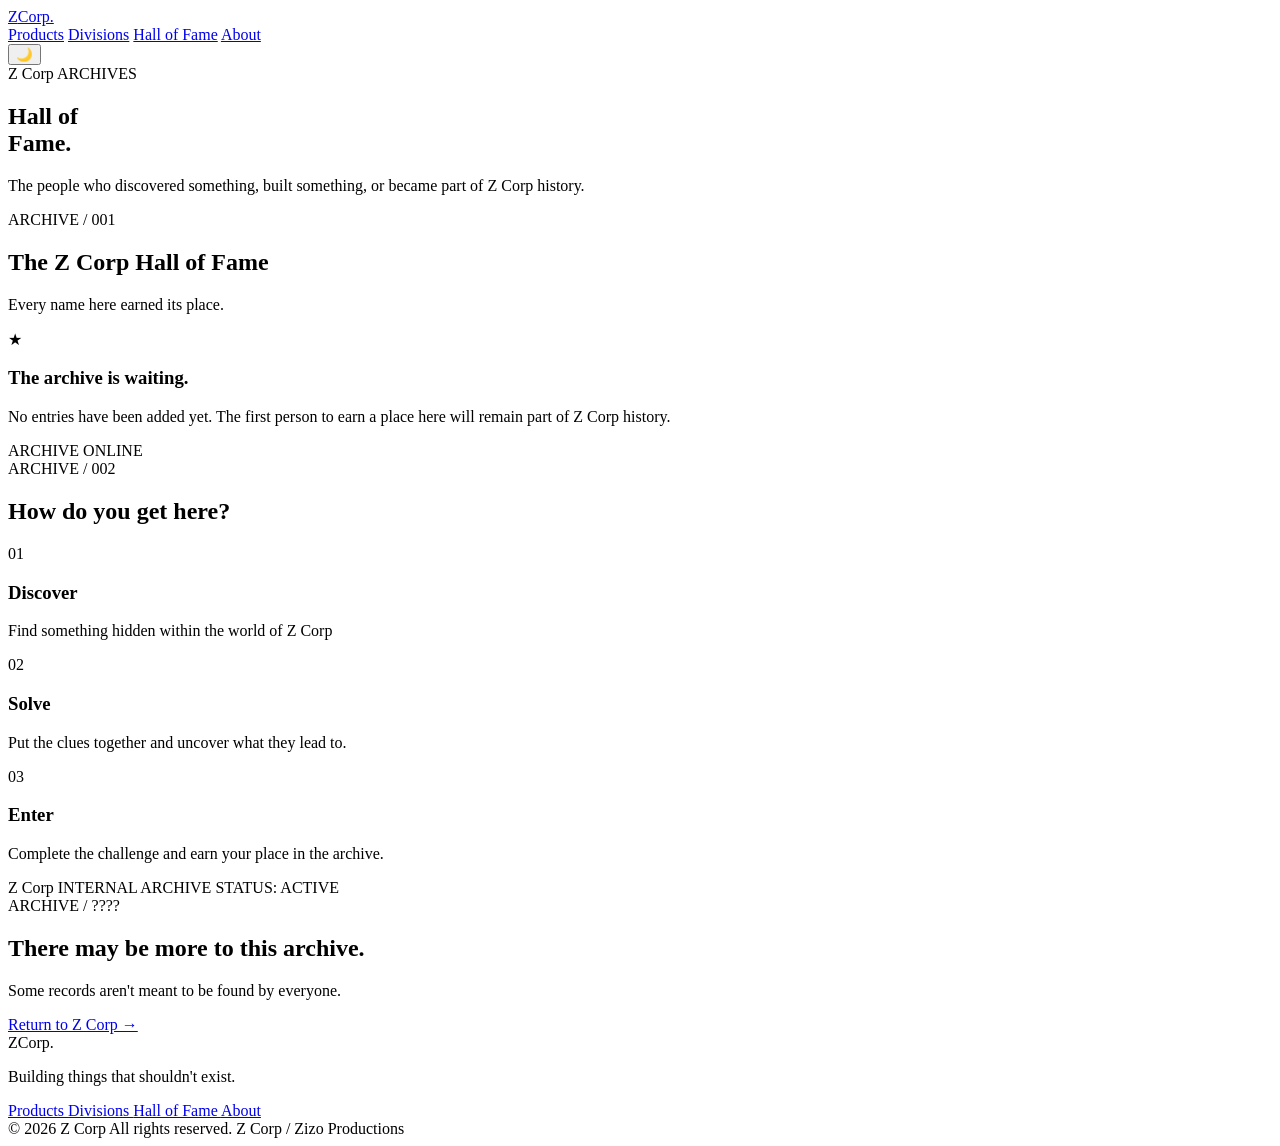
==== hall-of-fame/index.html @ fa60c402 "Add Z Corp Hall of Fame" ====
<!DOCTYPE html>
<html lang="en">
<head>
    <meta charset="UTF-8">
    <meta name="viewport" content="width=device-width, initial-scale=1.0">

    <title>Hall of Fame — Z Corp</title>

    <meta
        name="description"
        content="The official Z Corp Hall of Fame."
    >

    <link rel="stylesheet" href="style.css">
</head>

<body>

    <!-- =========================
         NAVIGATION
    ========================== -->

    <header class="navbar">
        <div class="nav-container">

            <a href="index.html" class="logo">
                Z<span>Corp.</span>
            </a>

            <nav class="nav-links">
                <a href="index.html#products">Products</a>
                <a href="index.html#divisions">Divisions</a>
                <a href="hall-of-fame.html">Hall of Fame</a>
                <a href="index.html#about">About</a>
            </nav>

            <button
                id="theme-toggle"
                class="theme-button"
                aria-label="Switch to light mode"
            >
                🌙
            </button>

        </div>
    </header>


    <!-- =========================
         HERO
    ========================== -->

    <main>

        <section class="hero hall-hero">

            <div class="hero-content">

                <div class="hero-badge">
                    <span class="status-dot"></span>
                    Z Corp ARCHIVES
                </div>

                <h1>
                    Hall of<br>
                    <span>Fame.</span>
                </h1>

                <p class="hero-subtitle">
                    The people who discovered something,
                    built something, or became part of Z Corp history.
                </p>

            </div>

        </section>


        <!-- =========================
             INTRO
        ========================== -->

        <section class="section">

            <div class="section-heading">

                <span class="section-label">
                    ARCHIVE / 001
                </span>

                <h2>
                    The Z Corp Hall of Fame
                </h2>

                <p>
                    Every name here earned its place.
                </p>

            </div>


            <!-- =========================
                 EMPTY STATE
            ========================== -->

            <div class="hall-empty">

                <div class="hall-empty-icon">
                    ★
                </div>

                <h3>
                    The archive is waiting.
                </h3>

                <p>
                    No entries have been added yet.
                    The first person to earn a place here
                    will remain part of Z Corp history.
                </p>

                <div class="hall-status">
                    <span class="status-dot"></span>
                    ARCHIVE ONLINE
                </div>

            </div>

        </section>


        <!-- =========================
             FUTURE WINNERS
        ========================== -->

        <section class="section hall-rules">

            <div class="section-heading">

                <span class="section-label">
                    ARCHIVE / 002
                </span>

                <h2>
                    How do you get here?
                </h2>

            </div>


            <div class="hall-rule-grid">

                <article class="hall-rule">

                    <span class="hall-rule-number">
                        01
                    </span>

                    <h3>
                        Discover
                    </h3>

                    <p>
                        Find something hidden within the world
                        of Z Corp
                    </p>

                </article>


                <article class="hall-rule">

                    <span class="hall-rule-number">
                        02
                    </span>

                    <h3>
                        Solve
                    </h3>

                    <p>
                        Put the clues together and uncover
                        what they lead to.
                    </p>

                </article>


                <article class="hall-rule">

                    <span class="hall-rule-number">
                        03
                    </span>

                    <h3>
                        Enter
                    </h3>

                    <p>
                        Complete the challenge and earn
                        your place in the archive.
                    </p>

                </article>

            </div>

        </section>


        <!-- =========================
             CLASSIFIED
        ========================== -->

        <section class="section">

            <div class="classified-box">

                <div class="classified-top">

                    <span>
                        Z Corp INTERNAL
                    </span>

                    <span>
                        ARCHIVE STATUS: ACTIVE
                    </span>

                </div>

                <div class="classified-content">

                    <span class="section-label">
                        ARCHIVE / ????
                    </span>

                    <h2>
                        There may be more to this archive.
                    </h2>

                    <p>
                        Some records aren't meant to be found
                        by everyone.
                    </p>

                    <a
                        href="index.html"
                        class="classified-link"
                    >
                        Return to Z Corp →
                    </a>

                </div>

            </div>

        </section>

    </main>


    <!-- =========================
         FOOTER
    ========================== -->

    <footer class="footer">

        <div class="footer-container">

            <div class="footer-brand">

                <div class="footer-logo">
                    Z<span>Corp.</span>
                </div>

                <p>
                    Building things that shouldn't exist.
                </p>

            </div>


            <div class="footer-links">

                <a href="index.html#products">
                    Products
                </a>

                <a href="index.html#divisions">
                    Divisions
                </a>

                <a href="hall-of-fame.html">
                    Hall of Fame
                </a>

                <a href="index.html#about">
                    About
                </a>

            </div>

        </div>


        <div class="footer-bottom">

            <span>
                © 2026 Z Corp All rights reserved.
            </span>

            <span>
                Z Corp / Zizo Productions
            </span>

        </div>

    </footer>


    <script src="script.js"></script>

</body>
</html>
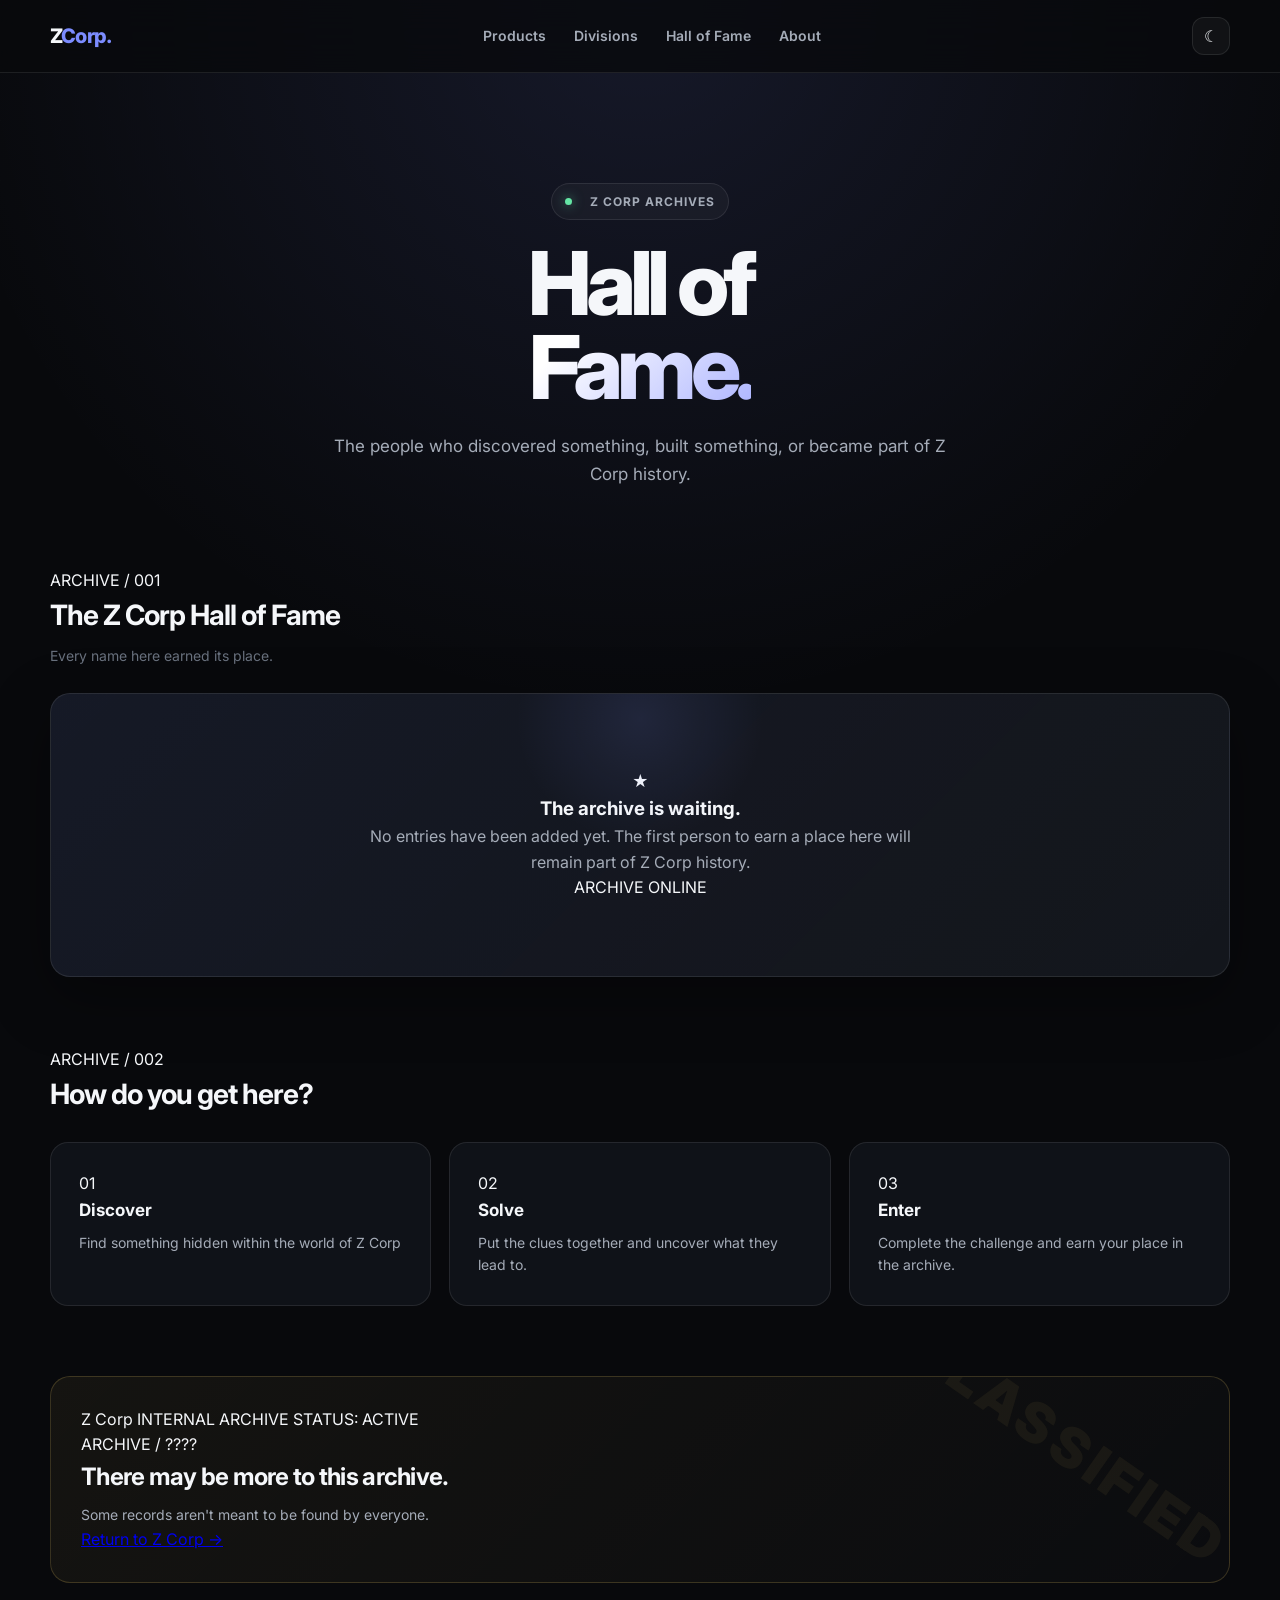
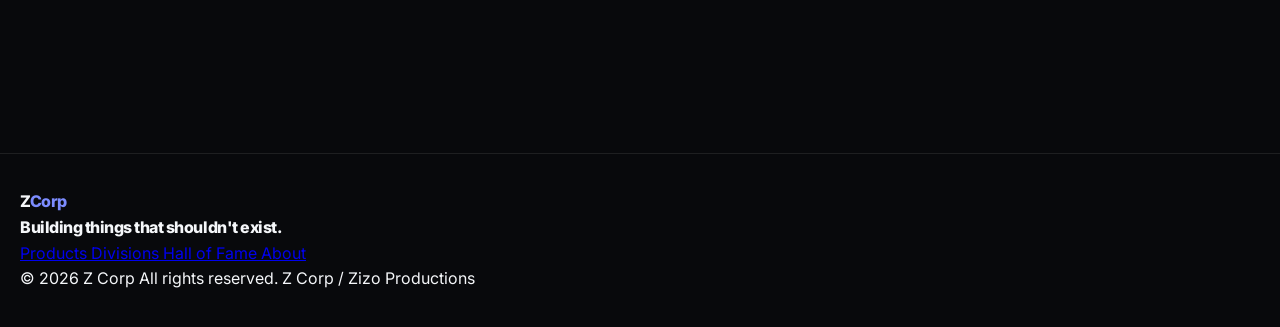
==== commit 99c8782b: "Add Z Corp Hall of Fame" ====
--- a/hall-of-fame/index.html
+++ b/hall-of-fame/index.html
@@ -30,7 +30,7 @@
             <nav class="nav-links">
                 <a href="index.html#products">Products</a>
                 <a href="index.html#divisions">Divisions</a>
-                <a href="hall-of-fame.html">Hall of Fame</a>
+                <a href="hall-of-fame">Hall of Fame</a>
                 <a href="index.html#about">About</a>
             </nav>
 
@@ -270,7 +270,7 @@
             <div class="footer-brand">
 
                 <div class="footer-logo">
-                    Z<span>Corp.</span>
+                    Z<span>Corp</span>
                 </div>
 
                 <p>
@@ -290,7 +290,7 @@
                     Divisions
                 </a>
 
-                <a href="hall-of-fame.html">
+                <a href="hall-of-fame">
                     Hall of Fame
                 </a>
 
--- a/hall-of-fame/style.css
+++ b/hall-of-fame/style.css
@@ -0,0 +1,742 @@
+@import url('https://fonts.googleapis.com/css2?family=Inter:wght@400;500;600;700;800&display=swap');
+
+:root {
+    --bg: #08090c;
+    --bg-secondary: #0d0f14;
+    --card: rgba(18, 21, 28, 0.82);
+    --border: rgba(255, 255, 255, 0.09);
+    --border-hover: rgba(255, 255, 255, 0.18);
+    --text: #f5f7fa;
+    --text-secondary: #a5acb8;
+    --text-muted: #69717e;
+    --accent: #7c8cff;
+    --accent-bright: #aab2ff;
+    --accent-glow: rgba(124, 140, 255, 0.3);
+    --success: #65e6a5;
+    --gold: #ffd76a;
+    --radius: 20px;
+    --max-width: 1180px;
+}
+
+* {
+    margin: 0;
+    padding: 0;
+    box-sizing: border-box;
+}
+
+html {
+    scroll-behavior: smooth;
+}
+
+body {
+    min-height: 100vh;
+    background:
+        radial-gradient(
+            circle at 50% 0%,
+            rgba(124, 140, 255, 0.12),
+            transparent 35%
+        ),
+        var(--bg);
+    color: var(--text);
+    font-family: "Inter", sans-serif;
+    line-height: 1.6;
+    overflow-x: hidden;
+}
+
+body::before {
+    content: "";
+    position: fixed;
+    inset: 0;
+    z-index: -1;
+    pointer-events: none;
+    opacity: 0.35;
+
+    background-image:
+        linear-gradient(
+            rgba(255, 255, 255, 0.025) 1px,
+            transparent 1px
+        ),
+        linear-gradient(
+            90deg,
+            rgba(255, 255, 255, 0.025) 1px,
+            transparent 1px
+        );
+
+    background-size: 60px 60px;
+
+    mask-image: linear-gradient(
+        to bottom,
+        black,
+        transparent 85%
+    );
+}
+
+/* =========================
+   NAVBAR
+   ========================= */
+
+.navbar {
+    position: sticky;
+    top: 0;
+    z-index: 100;
+
+    width: 100%;
+
+    border-bottom: 1px solid var(--border);
+
+    background: rgba(8, 9, 12, 0.78);
+
+    backdrop-filter: blur(18px);
+    -webkit-backdrop-filter: blur(18px);
+}
+
+.nav-container {
+    width: min(
+        var(--max-width),
+        calc(100% - 40px)
+    );
+
+    min-height: 72px;
+
+    margin: auto;
+
+    display: flex;
+    align-items: center;
+    justify-content: space-between;
+
+    gap: 24px;
+}
+
+.logo {
+    color: var(--text);
+    text-decoration: none;
+
+    font-size: 20px;
+    font-weight: 800;
+
+    letter-spacing: -0.04em;
+}
+
+.logo span {
+    color: var(--accent);
+}
+
+.nav-links {
+    display: flex;
+    align-items: center;
+    gap: 28px;
+}
+
+.nav-links a {
+    position: relative;
+
+    color: var(--text-secondary);
+    text-decoration: none;
+
+    font-size: 14px;
+    font-weight: 600;
+
+    transition: color 0.2s ease;
+}
+
+.nav-links a:hover,
+.nav-links a.active {
+    color: var(--text);
+}
+
+.nav-links a.active::after {
+    content: "";
+
+    position: absolute;
+
+    left: 0;
+    right: 0;
+    bottom: -9px;
+
+    height: 2px;
+
+    border-radius: 10px;
+
+    background: var(--accent);
+
+    box-shadow: 0 0 12px var(--accent-glow);
+}
+
+#theme-toggle {
+    width: 38px;
+    height: 38px;
+
+    display: grid;
+    place-items: center;
+
+    border: 1px solid var(--border);
+    border-radius: 12px;
+
+    background: rgba(255, 255, 255, 0.04);
+
+    color: var(--text);
+
+    cursor: pointer;
+
+    font-size: 16px;
+
+    transition:
+        transform 0.2s ease,
+        background 0.2s ease,
+        border-color 0.2s ease;
+}
+
+#theme-toggle:hover {
+    transform: translateY(-2px);
+
+    background: rgba(255, 255, 255, 0.08);
+
+    border-color: var(--border-hover);
+}
+
+/* =========================
+   HERO
+   ========================= */
+
+.hall-hero {
+    position: relative;
+
+    width: min(
+        var(--max-width),
+        calc(100% - 40px)
+    );
+
+    margin: auto;
+
+    padding: 110px 0 80px;
+
+    text-align: center;
+}
+
+.hero-glow {
+    position: absolute;
+
+    top: 30px;
+    left: 50%;
+
+    width: 450px;
+    height: 250px;
+
+    transform: translateX(-50%);
+
+    background: radial-gradient(
+        ellipse,
+        rgba(124, 140, 255, 0.16),
+        transparent 70%
+    );
+
+    filter: blur(20px);
+
+    pointer-events: none;
+}
+
+.hero-badge {
+    position: relative;
+
+    display: inline-flex;
+    align-items: center;
+
+    gap: 9px;
+
+    padding: 8px 13px;
+
+    margin-bottom: 22px;
+
+    border: 1px solid var(--border);
+    border-radius: 999px;
+
+    background: rgba(255, 255, 255, 0.035);
+
+    color: var(--text-secondary);
+
+    font-size: 12px;
+    font-weight: 700;
+
+    letter-spacing: 0.08em;
+
+    text-transform: uppercase;
+}
+
+.hero-badge::before {
+    content: "";
+
+    width: 7px;
+    height: 7px;
+
+    border-radius: 50%;
+
+    background: var(--success);
+
+    box-shadow:
+        0 0 12px rgba(101, 230, 165, 0.65);
+}
+
+.hall-hero h1 {
+    position: relative;
+
+    font-size: clamp(48px, 8vw, 88px);
+
+    line-height: 0.95;
+
+    letter-spacing: -0.065em;
+
+    font-weight: 800;
+
+    margin-bottom: 24px;
+}
+
+.hall-hero h1 span {
+    background: linear-gradient(
+        135deg,
+        #ffffff 20%,
+        var(--accent-bright)
+    );
+
+    -webkit-background-clip: text;
+    background-clip: text;
+
+    color: transparent;
+}
+
+.hall-hero p {
+    position: relative;
+
+    max-width: 650px;
+
+    margin: auto;
+
+    color: var(--text-secondary);
+
+    font-size: 17px;
+}
+
+/* =========================
+   MAIN
+   ========================= */
+
+main {
+    width: min(
+        var(--max-width),
+        calc(100% - 40px)
+    );
+
+    margin: auto;
+
+    padding-bottom: 100px;
+}
+
+.section {
+    margin-bottom: 70px;
+}
+
+.section-heading {
+    margin-bottom: 25px;
+}
+
+.section-heading h2 {
+    font-size: 28px;
+
+    letter-spacing: -0.035em;
+
+    margin-bottom: 7px;
+}
+
+.section-heading p {
+    color: var(--text-muted);
+
+    font-size: 14px;
+}
+
+/* =========================
+   EMPTY STATE
+   ========================= */
+
+.hall-empty {
+    position: relative;
+
+    padding: 75px 30px;
+
+    border: 1px solid var(--border);
+
+    border-radius: var(--radius);
+
+    background:
+        linear-gradient(
+            135deg,
+            rgba(124, 140, 255, 0.06),
+            rgba(255, 255, 255, 0.015)
+        ),
+        var(--card);
+
+    box-shadow:
+        0 20px 60px rgba(0, 0, 0, 0.35);
+
+    text-align: center;
+
+    overflow: hidden;
+}
+
+.hall-empty::before {
+    content: "";
+
+    position: absolute;
+
+    top: -100px;
+    left: 50%;
+
+    width: 250px;
+    height: 250px;
+
+    transform: translateX(-50%);
+
+    background: radial-gradient(
+        circle,
+        rgba(124, 140, 255, 0.12),
+        transparent 70%
+    );
+
+    pointer-events: none;
+}
+
+.hall-symbol {
+    position: relative;
+
+    width: 76px;
+    height: 76px;
+
+    margin: 0 auto 25px;
+
+    display: grid;
+    place-items: center;
+
+    border: 1px solid rgba(255, 255, 255, 0.11);
+
+    border-radius: 22px;
+
+    background: rgba(255, 255, 255, 0.035);
+
+    color: var(--gold);
+
+    font-size: 30px;
+
+    box-shadow:
+        0 0 0 8px rgba(255, 255, 255, 0.015),
+        0 15px 40px rgba(0, 0, 0, 0.3);
+}
+
+.hall-empty h2 {
+    position: relative;
+
+    margin-bottom: 10px;
+
+    font-size: 25px;
+
+    letter-spacing: -0.03em;
+}
+
+.hall-empty p {
+    position: relative;
+
+    max-width: 570px;
+
+    margin: auto;
+
+    color: var(--text-secondary);
+}
+
+/* =========================
+   RULES
+   ========================= */
+
+.hall-rule-grid {
+    display: grid;
+
+    grid-template-columns:
+        repeat(3, 1fr);
+
+    gap: 18px;
+}
+
+.hall-rule {
+    padding: 28px;
+
+    border: 1px solid var(--border);
+
+    border-radius: 18px;
+
+    background: var(--card);
+
+    transition:
+        transform 0.25s ease,
+        border-color 0.25s ease,
+        background 0.25s ease;
+}
+
+.hall-rule:hover {
+    transform: translateY(-5px);
+
+    border-color: var(--border-hover);
+
+    background: rgba(22, 25, 33, 0.95);
+}
+
+.rule-number {
+    display: inline-flex;
+
+    align-items: center;
+    justify-content: center;
+
+    width: 34px;
+    height: 34px;
+
+    margin-bottom: 18px;
+
+    border-radius: 10px;
+
+    background: rgba(124, 140, 255, 0.1);
+
+    color: var(--accent-bright);
+
+    font-size: 12px;
+    font-weight: 800;
+}
+
+.hall-rule h3 {
+    margin-bottom: 8px;
+
+    font-size: 17px;
+}
+
+.hall-rule p {
+    color: var(--text-secondary);
+
+    font-size: 14px;
+}
+
+/* =========================
+   CLASSIFIED
+   ========================= */
+
+.classified-box {
+    position: relative;
+
+    padding: 30px;
+
+    border: 1px solid rgba(255, 215, 106, 0.18);
+
+    border-radius: var(--radius);
+
+    background:
+        linear-gradient(
+            135deg,
+            rgba(255, 215, 106, 0.055),
+            rgba(255, 255, 255, 0.015)
+        );
+
+    overflow: hidden;
+}
+
+.classified-box::after {
+    content: "CLASSIFIED";
+
+    position: absolute;
+
+    right: -25px;
+    top: 25px;
+
+    transform: rotate(35deg);
+
+    color: rgba(255, 215, 106, 0.055);
+
+    font-size: 55px;
+    font-weight: 900;
+
+    letter-spacing: 0.08em;
+
+    pointer-events: none;
+}
+
+.classified-label {
+    color: var(--gold);
+
+    font-size: 11px;
+    font-weight: 800;
+
+    letter-spacing: 0.13em;
+
+    text-transform: uppercase;
+
+    margin-bottom: 10px;
+}
+
+.classified-box h2 {
+    font-size: 24px;
+
+    letter-spacing: -0.03em;
+
+    margin-bottom: 8px;
+}
+
+.classified-box p {
+    max-width: 700px;
+
+    color: var(--text-secondary);
+
+    font-size: 14px;
+}
+
+/* =========================
+   FOOTER
+   ========================= */
+
+footer {
+    border-top: 1px solid var(--border);
+
+    padding: 35px 20px;
+}
+
+.footer-inner {
+    width: min(
+        var(--max-width),
+        100%
+    );
+
+    margin: auto;
+
+    display: flex;
+
+    align-items: center;
+
+    justify-content: space-between;
+
+    gap: 20px;
+}
+
+.footer-brand {
+    font-weight: 800;
+
+    letter-spacing: -0.03em;
+}
+
+.footer-brand span {
+    color: var(--accent);
+}
+
+.footer-text {
+    color: var(--text-muted);
+
+    font-size: 13px;
+}
+
+/* =========================
+   ANIMATIONS
+   ========================= */
+
+.reveal {
+    opacity: 0;
+
+    transform: translateY(18px);
+
+    transition:
+        opacity 0.7s ease,
+        transform 0.7s ease;
+}
+
+.reveal.visible {
+    opacity: 1;
+
+    transform: translateY(0);
+}
+
+/* =========================
+   RESPONSIVE
+   ========================= */
+
+@media (max-width: 800px) {
+    .nav-container {
+        min-height: 64px;
+    }
+
+    .nav-links {
+        gap: 15px;
+    }
+
+    .nav-links a {
+        font-size: 12px;
+    }
+
+    .hall-hero {
+        padding-top: 80px;
+    }
+
+    .hall-rule-grid {
+        grid-template-columns: 1fr;
+    }
+}
+
+@media (max-width: 600px) {
+    .nav-container {
+        width: min(
+            calc(100% - 25px),
+            var(--max-width)
+        );
+    }
+
+    .nav-links {
+        gap: 10px;
+    }
+
+    .nav-links a:nth-child(2),
+    .nav-links a:nth-child(4) {
+        display: none;
+    }
+
+    main,
+    .hall-hero {
+        width: min(
+            calc(100% - 25px),
+            var(--max-width)
+        );
+    }
+
+    .hall-hero {
+        padding-top: 65px;
+        padding-bottom: 60px;
+    }
+
+    .hall-hero h1 {
+        font-size: 52px;
+    }
+
+    .hall-hero p {
+        font-size: 15px;
+    }
+
+    .hall-empty {
+        padding: 55px 20px;
+    }
+
+    .footer-inner {
+        flex-direction: column;
+        text-align: center;
+    }
+}
+
+@media (prefers-reduced-motion: reduce) {
+    html {
+        scroll-behavior: auto;
+    }
+
+    *,
+    *::before,
+    *::after {
+        animation-duration: 0.01ms !important;
+        animation-iteration-count: 1 !important;
+        transition-duration: 0.01ms !important;
+    }
+}
